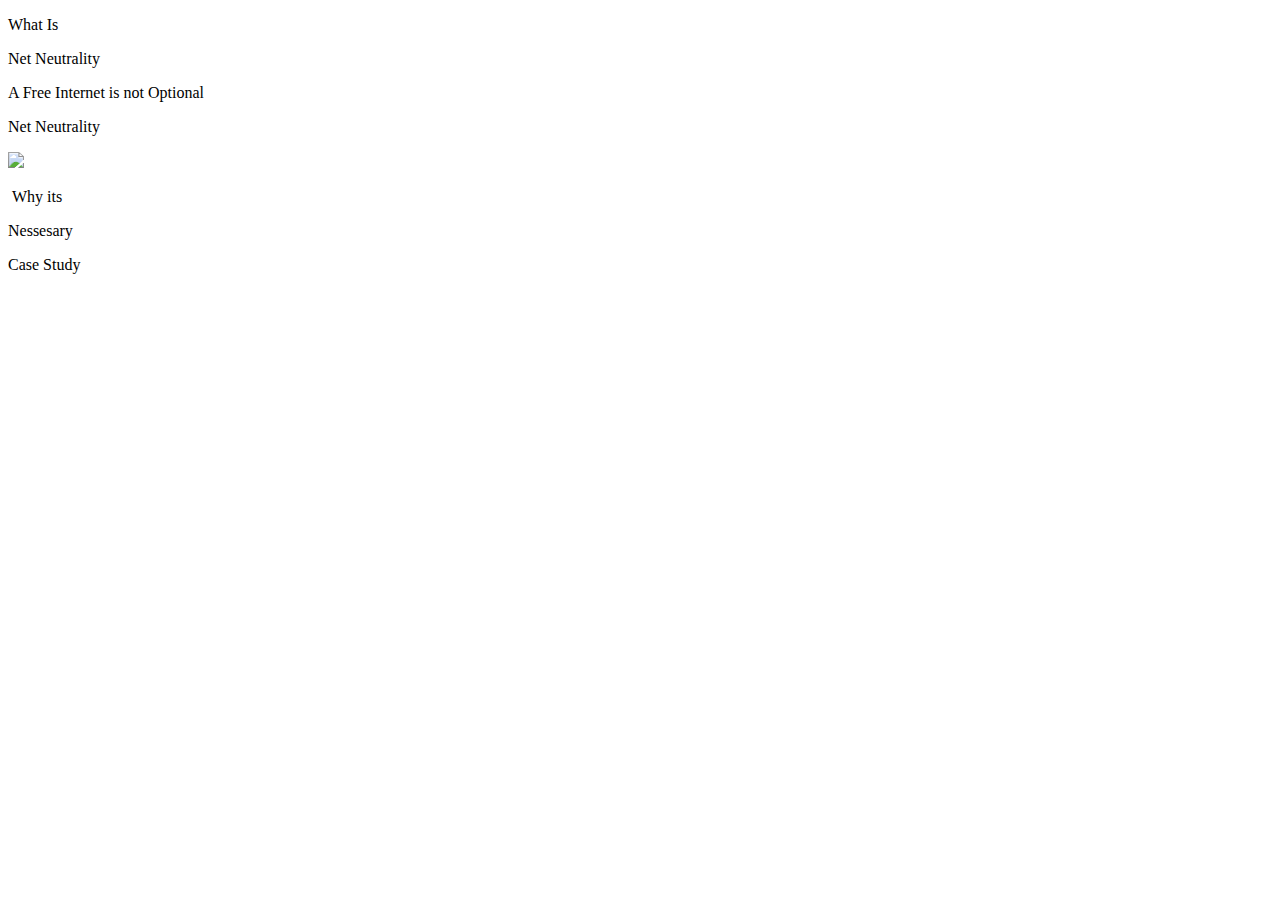
==== index.html @ 54e2869b "initial commit" ====
<!doctype html>
<html>
<head>
  <meta charset="utf-8">
  <meta name="viewport" content="initial-scale=1.0">
  <title>index</title>
  <link rel="stylesheet" href="css/standardize.css">
  <link rel="stylesheet" href="css/index-grid.css">
  <link rel="stylesheet" href="css/index.css">
</head>
<body class="body page-index clearfix">
  <div class="container container-1 clearfix">
    <div onClick="window.location='what.html';" class="container container-2">
      <div class="text text-1">
        <p>What Is&nbsp;</p>
        <p>Net Neutrality</p>
</div>
    </div>
    <div class="container container-3">
      <p class="text text-2">A Free Internet is not Optional</p>
      <p class="text text-3">Net Neutrality</p>
      <img class="image" src="images/flat_old_computer_wallpaper_green_by_microfreaks-d89kzb8-305x289.png" data-rimage data-src="images/flat_old_computer_wallpaper_green_by_microfreaks-d89kzb8-305x289.png" data-srcat2x="images/flat_old_computer_wallpaper_green_by_microfreaks-d89kzb8-305x289@2x.png">
    </div>
    <div onClick="window.location='why.html';" class="container container-4">
      <div class="text text-4">
        <p>&nbsp;Why its</p>
        <p>Nessesary</p>
</div>
    </div>
    <div onClick="window.location='examples.html';" class="container container-5">
      <p class="text text-5">Case Study</p>
    </div>
  </div>

  <script src="js/jquery-min.js"></script>
  <script src="js/rimages.js"></script>
</body>
</html>
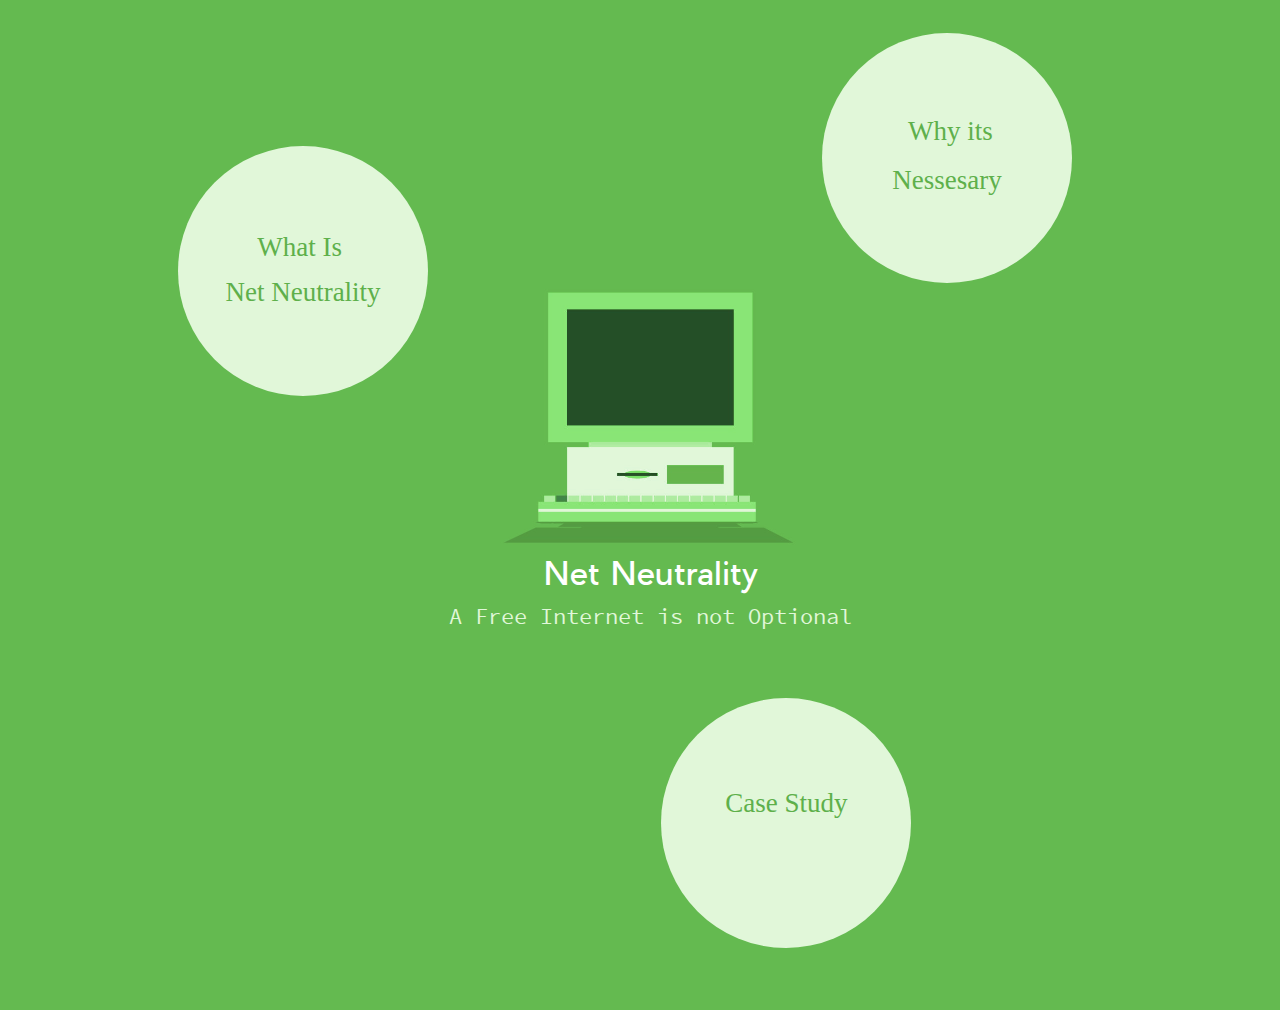
==== commit 44bbb64f: "Attempt to fix fonts" ====
--- a/index.html
+++ b/index.html
@@ -7,6 +7,115 @@
   <link rel="stylesheet" href="css/standardize.css">
   <link rel="stylesheet" href="css/index-grid.css">
   <link rel="stylesheet" href="css/index.css">
+  <style>
+@font-face {
+    font-family: 'Pier Sans';
+    src: url('/fonts/pier-regular-webfont.eot');
+    src: url('/fonts/pier-regular-webfont.eot?#iefix') format('embedded-opentype'),
+         url('/fonts/pier-regular-webfont.woff2') format('woff2'),
+         url('/fonts/pier-regular-webfont.woff') format('woff'),
+         url('/fonts/pier-regular-webfont.ttf') format('truetype'),
+         url('/fonts/pier-regular-webfont.svg#pier_sansregular') format('svg');
+}
+@font-face {
+    font-family: 400 2.105em/1.48 'Pier Sans';
+    src: url('/fonts/pier-regular-webfont.eot');
+    src: url('/fonts/pier-regular-webfont.eot?#iefix') format('embedded-opentype'),
+         url('/fonts/pier-regular-webfont.woff2') format('woff2'),
+         url('/fonts/pier-regular-webfont.woff') format('woff'),
+         url('/fonts/pier-regular-webfont.ttf') format('truetype'),
+         url('/fonts/pier-regular-webfont.svg#pier_sansregular') format('svg');
+}
+@font-face {
+    font-family: 2.316em/1.38 PierSans;
+    src: url('/fonts/pier-regular-webfont.eot');
+    src: url('/fonts/pier-regular-webfont.eot?#iefix') format('embedded-opentype'),
+         url('/fonts/pier-regular-webfont.woff2') format('woff2'),
+         url('/fonts/pier-regular-webfont.woff') format('woff'),
+         url('/fonts/pier-regular-webfont.ttf') format('truetype'),
+         url('/fonts/pier-regular-webfont.svg#pier_sansregular') format('svg');
+}
+@font-face {
+    font-family: PierSans;
+    src: url('/fonts/pier-regular-webfont.eot');
+    src: url('/fonts/pier-regular-webfont.eot?#iefix') format('embedded-opentype'),
+         url('/fonts/pier-regular-webfont.woff2') format('woff2'),
+         url('/fonts/pier-regular-webfont.woff') format('woff'),
+         url('/fonts/pier-regular-webfont.ttf') format('truetype'),
+         url('/fonts/pier-regular-webfont.svg#pier_sansregular') format('svg');
+}
+@font-face {
+    font-family: PierSans-Bold;
+    src: url('/fonts/pier-bold-webfont.eot');
+    src: url('/fonts/pier-bold-webfont.eot?#iefix') format('embedded-opentype'),
+         url('/fonts/pier-bold-webfont.woff2') format('woff2'),
+         url('/fonts/pier-bold-webfont.woff') format('woff'),
+         url('/fonts/pier-bold-webfont.ttf') format('truetype'),
+         url('/fonts/pier-bold-webfont.svg#pier_sansbold') format('svg');
+
+} 
+@font-face {
+    font-family: normal 1.688em/1.38 Avenir-Light;
+    src: url('/fonts/SofiaProLight-webfont.eot');
+    src: url('/fonts/SofiaProLight-webfont.eot?#iefix') format('embedded-opentype'),
+         url('/fonts/SofiaProLight-webfont.woff2') format('woff2'),
+         url('/fonts/SofiaProLight-webfont.woff') format('woff'),
+         url('/fonts/SofiaProLight-webfont.ttf') format('truetype'),
+         url('/fonts/SofiaProLight-webfont.svg#sofia_prolight') format('svg');
+
+}
+
+@font-face {
+    font-family: normal 1.188em/1.68 Avenir-Light;
+    src: url('/fonts/SofiaProLight-webfont.eot');
+    src: url('/fonts/SofiaProLight-webfont.eot?#iefix') format('embedded-opentype'),
+         url('/fonts/SofiaProLight-webfont.woff2') format('woff2'),
+         url('/fonts/SofiaProLight-webfont.woff') format('woff'),
+         url('/fonts/SofiaProLight-webfont.ttf') format('truetype'),
+         url('/fonts/SofiaProLight-webfont.svg#sofia_prolight') format('svg');
+
+}
+
+@font-face {
+    font-family: normal 1.563em/1.38 Avenir-Light;
+    src: url('/fonts/SofiaProLight-webfont.eot');
+    src: url('/fonts/SofiaProLight-webfont.eot?#iefix') format('embedded-opentype'),
+         url('/fonts/SofiaProLight-webfont.woff2') format('woff2'),
+         url('/fonts/SofiaProLight-webfont.woff') format('woff'),
+         url('/fonts/SofiaProLight-webfont.ttf') format('truetype'),
+         url('/fonts/SofiaProLight-webfont.svg#sofia_prolight') format('svg');
+
+}
+
+@font-face {
+    font-family: normal 2.188em/1.38 Avenir-Light;
+    src: url('/fonts/SofiaProLight-webfont.eot');
+    src: url('/fonts/SofiaProLight-webfont.eot?#iefix') format('embedded-opentype'),
+         url('/fonts/SofiaProLight-webfont.woff2') format('woff2'),
+         url('/fonts/SofiaProLight-webfont.woff') format('woff'),
+         url('/fonts/SofiaProLight-webfont.ttf') format('truetype'),
+         url('/fonts/SofiaProLight-webfont.svg#sofia_prolight') format('svg');
+}
+
+@font-face {
+    font-family: SourceCodePro-Regular;
+    src: url('/fonts/sourcecodepro-regular-webfont.eot');
+    src: url('/fonts/sourcecodepro-regular-webfont.eot?#iefix') format('embedded-opentype'),
+         url('/fonts/sourcecodepro-regular-webfont.woff2') format('woff2'),
+         url('/fonts/sourcecodepro-regular-webfont.woff') format('woff'),
+         url('/fonts/sourcecodepro-regular-webfont.ttf') format('truetype'),
+         url('/fonts/sourcecodepro-regular-webfont.svg#sofia_prolight') format('svg');
+}
+@font-face {
+    font-family: 1.16em/1.78 SourceCodePro-Regular;
+    src: url('/fonts/sourcecodepro-regular-webfont.eot');
+    src: url('/fonts/sourcecodepro-regular-webfont.eot?#iefix') format('embedded-opentype'),
+         url('/fonts/sourcecodepro-regular-webfont.woff2') format('woff2'),
+         url('/fonts/sourcecodepro-regular-webfont.woff') format('woff'),
+         url('/fonts/sourcecodepro-regular-webfont.ttf') format('truetype'),
+         url('/fonts/sourcecodepro-regular-webfont.svg#sofia_prolight') format('svg');
+}
+</style>
 </head>
 <body class="body page-index clearfix">
   <div class="container container-1 clearfix">
--- a/css/standardize.css
+++ b/css/standardize.css
@@ -0,0 +1,492 @@
+/*! normalize.css v2.1.0 | MIT License | git.io/normalize */
+
+/* ==========================================================================
+   HTML5 display definitions
+   ========================================================================== */
+
+/**
+ * Correct `block` display not defined in IE 8/9.
+ */
+
+article,
+aside,
+details,
+figcaption,
+figure,
+footer,
+header,
+hgroup,
+main,
+nav,
+section,
+summary {
+    display: block;
+}
+
+/**
+ * Correct `inline-block` display not defined in IE 8/9.
+ */
+
+audio,
+canvas,
+video {
+    display: inline-block;
+}
+
+/**
+ * Prevent modern browsers from displaying `audio` without controls.
+ * Remove excess height in iOS 5 devices.
+ */
+
+audio:not([controls]) {
+    display: none;
+    height: 0;
+}
+
+/**
+ * Address styling not present in IE 8/9.
+ */
+
+[hidden] {
+    display: none;
+}
+
+/* ==========================================================================
+   Base
+   ========================================================================== */
+
+/**
+ * 1. Set default font family to sans-serif.
+ * 2. Prevent iOS text size adjust after orientation change, without disabling
+ *    user zoom.
+ * 3. Ensure that the HTML is always 100% height. This fixed body height issues in Chrome for example.
+ */
+
+html {
+    font-family: sans-serif; /* 1 */
+    -webkit-text-size-adjust: 100%; /* 2 */
+    -ms-text-size-adjust: 100%; /* 2 */
+    min-height: 100%;
+}
+
+/**
+ * Remove default margin.
+ */
+
+body {
+    margin: 0;
+}
+
+/* ==========================================================================
+   Links
+   ========================================================================== */
+
+/**
+ * Address `outline` inconsistency between Chrome and other browsers.
+ */
+
+a:focus {
+    outline: thin dotted;
+}
+
+/**
+ * Improve readability when focused and also mouse hovered in all browsers.
+ */
+
+a:active,
+a:hover {
+    outline: 0;
+}
+
+/* ==========================================================================
+   Typography
+   ========================================================================== */
+
+/**
+ * Address variable `h1` font-size and margin within `section` and `article`
+ * contexts in Firefox 4+, Safari 5, and Chrome.
+ */
+
+h1 {
+    font-size: 2em;
+    margin: 0.67em 0;
+}
+
+/**
+ * Address styling not present in IE 8/9, Safari 5, and Chrome.
+ */
+
+abbr[title] {
+    border-bottom: 1px dotted;
+}
+
+/**
+ * Address style set to `bolder` in Firefox 4+, Safari 5, and Chrome.
+ */
+
+b,
+strong {
+    font-weight: bold;
+}
+
+/**
+ * Address styling not present in Safari 5 and Chrome.
+ */
+
+dfn {
+    font-style: italic;
+}
+
+/**
+ * Address differences between Firefox and other browsers.
+ */
+
+hr {
+    -moz-box-sizing: content-box;
+    box-sizing: content-box;
+    height: 0;
+}
+
+/**
+ * Address styling not present in IE 8/9.
+ */
+
+mark {
+    background: #ff0;
+    color: #000;
+}
+
+/**
+ * Correct font family set oddly in Safari 5 and Chrome.
+ */
+
+code,
+kbd,
+pre,
+samp {
+    font-family: monospace, serif;
+    font-size: 1em;
+}
+
+/**
+ * Improve readability of pre-formatted text in all browsers.
+ */
+
+pre {
+    white-space: pre-wrap;
+}
+
+/**
+ * Set consistent quote types.
+ */
+
+q {
+    quotes: "\201C" "\201D" "\2018" "\2019";
+}
+
+/**
+ * Address inconsistent and variable font size in all browsers.
+ */
+
+small {
+    font-size: 80%;
+}
+
+/**
+ * Prevent `sub` and `sup` affecting `line-height` in all browsers.
+ */
+
+sub,
+sup {
+    font-size: 75%;
+    line-height: 0;
+    position: relative;
+    vertical-align: baseline;
+}
+
+sup {
+    top: -0.5em;
+}
+
+sub {
+    bottom: -0.25em;
+}
+
+/* ==========================================================================
+   Embedded content
+   ========================================================================== */
+
+/**
+ * Remove border when inside `a` element in IE 8/9.
+ */
+
+img {
+    border: 0;
+}
+
+/**
+ * Correct overflow displayed oddly in IE 9.
+ */
+
+svg:not(:root) {
+    overflow: hidden;
+}
+
+/* ==========================================================================
+   Figures
+   ========================================================================== */
+
+/**
+ * Address margin not present in IE 8/9 and Safari 5.
+ */
+
+figure {
+    margin: 0;
+}
+
+/* ==========================================================================
+   Forms
+   ========================================================================== */
+
+/**
+ * Define consistent border, margin, and padding.
+ */
+fieldset {
+    margin: 0 2px;
+    padding: 0.35em 0.625em 0.75em;
+}
+
+/**
+ * 1. Correct `color` not being inherited in IE 8/9.
+ * 2. Remove padding so people aren't caught out if they zero out fieldsets.
+ */
+
+legend {
+    border: 0; /* 1 */
+    padding: 0; /* 2 */
+}
+
+/**
+ * 1. Correct font family not being inherited in all browsers.
+ * 2. Correct font size not being inherited in all browsers.
+ * 3. Address margins set differently in Firefox 4+, Safari 5, and Chrome.
+ */
+
+button,
+input,
+select,
+textarea {
+    font-family: inherit; /* 1 */
+    font-size: 100%; /* 2 */
+    font-weight: inherit; /* 1 */
+    margin: 0; /* 3 */
+    padding: 0;
+}
+
+/**
+ * Remove the default button background color that browsers set
+ */
+
+button {
+    background: transparent;
+}
+
+/**
+ * Address Firefox 4+ setting `line-height` on `input` using `!important` in
+ * the UA stylesheet.
+ */
+
+button,
+input {
+    line-height: normal;
+}
+
+/**
+ * Address inconsistent `text-transform` inheritance for `button` and `select`.
+ * All other form control elements do not inherit `text-transform` values.
+ * Correct `button` style inheritance in Chrome, Safari 5+, and IE 8+.
+ * Correct `select` style inheritance in Firefox 4+ and Opera.
+ */
+
+button,
+select {
+    text-transform: none;
+}
+
+/**
+ * Make sure selects don't get the default browser styles.
+ */
+select {
+  -webkit-appearance: none;
+}
+
+
+/**
+ * 1. Avoid the WebKit bug in Android 4.0.* where (2) destroys native `audio`
+ *    and `video` controls.
+ * 2. Correct inability to style clickable `input` types in iOS.
+ * 3. Improve usability and consistency of cursor style between image-type
+ *    `input` and others.
+ */
+
+button,
+html input[type="button"], /* 1 */
+input[type="reset"],
+input[type="submit"] {
+    -webkit-appearance: button; /* 2 */
+    cursor: pointer; /* 3 */
+}
+
+/**
+ * Re-set default cursor for disabled elements.
+ */
+
+button[disabled],
+html input[disabled] {
+    cursor: default;
+}
+
+/**
+ * 1. Address box sizing set to `content-box` in IE 8/9.
+ * 2. Remove excess padding in IE 8/9.
+ */
+
+input[type="checkbox"],
+input[type="radio"] {
+    box-sizing: border-box; /* 1 */
+    padding: 0; /* 2 */
+}
+
+/**
+ * 1. Address `appearance` set to `searchfield` in Safari 5 and Chrome.
+ * 2. Address `box-sizing` set to `border-box` in Safari 5 and Chrome
+ *    (include `-moz` to future-proof).
+ */
+
+input[type="search"] {
+    -webkit-appearance: textfield; /* 1 */
+    -moz-box-sizing: content-box;
+    -webkit-box-sizing: content-box; /* 2 */
+    box-sizing: content-box;
+}
+
+/**
+ * Remove inner padding and search cancel button in Safari 5 and Chrome
+ * on OS X.
+ */
+
+input[type="search"]::-webkit-search-cancel-button,
+input[type="search"]::-webkit-search-decoration {
+    -webkit-appearance: none;
+}
+
+/**
+ * Remove inner padding and border in Firefox 4+.
+ */
+
+button::-moz-focus-inner,
+input::-moz-focus-inner {
+    border: 0;
+    padding: 0;
+}
+
+/**
+ * 1. Remove default vertical scrollbar in IE 8/9.
+ * 2. Improve readability and alignment in all browsers.
+ * 3. Disable resizing by default.
+ */
+
+textarea {
+    overflow: auto; /* 1 */
+    vertical-align: top; /* 2 */
+    resize: none; /* 3 */
+}
+
+/* ==========================================================================
+   Tables
+   ========================================================================== */
+
+/**
+ * Remove most spacing between table cells.
+ */
+
+table {
+    border-collapse: collapse;
+    border-spacing: 0;
+}
+
+
+
+html, body, div, span, applet, object, iframe,
+h1, h2, h3, h4, h5, h6, p, blockquote, pre,
+a, abbr, acronym, address, big, cite, code,
+del, dfn, em, font, img, ins, kbd, q, s, samp,
+small, strike, strong, sub, sup, tt, var,
+dl, dt, dd, ol, ul, li,
+fieldset, form, label, legend,
+table, caption, tbody, tfoot, thead, tr, th, td {
+  margin: 0;
+  padding: 0;
+  border: 0;
+  outline: 0;
+  font-weight: inherit;
+  font-style: inherit;
+  font-size: 100%;
+  font-family: inherit;
+  vertical-align: baseline;
+}
+/* remember to define focus styles! */
+:focus {
+  outline: 0;
+}
+body {
+  line-height: 1;
+  color: black;
+  background: white;
+}
+ol, ul, li {
+  list-style: none;
+}
+/* tables still need 'cellspacing="0"' in the markup */
+table {
+  border-collapse: separate;
+  border-spacing: 0;
+}
+caption, th, td {
+  text-align: left;
+  font-weight: normal;
+}
+blockquote:before, blockquote:after,
+q:before, q:after {
+  content: "";
+}
+blockquote, q {
+  quotes: "" "";
+}
+a,
+a:hover,
+a:visited {
+  text-decoration: none;
+}
+button,
+input,
+fieldset,
+textarea,
+select {
+  font-size: inherit;
+  color: inherit;
+  border: none;
+  border-radius: 0;
+}
+img {
+  width: 100%;
+  height: auto;
+}
+.clearfix:before, .clearfix:after { content: ""; display: table; }
+.clearfix:after { clear: both; }
+.clearfix { *zoom: 1; }
+
+* {
+  -moz-box-sizing: border-box;
+  box-sizing: border-box;
+}
--- a/css/index-grid.css
+++ b/css/index-grid.css
@@ -0,0 +1,92 @@
+.fluid-span-1 {
+  width: 6.5%;
+}
+
+.fluid-span-2 {
+  width: 15%;
+}
+
+.fluid-span-3 {
+  width: 23.5%;
+}
+
+.fluid-span-4 {
+  width: 32%;
+}
+
+.fluid-span-5 {
+  width: 40.5%;
+}
+
+.fluid-span-6 {
+  width: 49%;
+}
+
+.fluid-span-7 {
+  width: 57.5%;
+}
+
+.fluid-span-8 {
+  width: 66%;
+}
+
+.fluid-span-9 {
+  width: 74.5%;
+}
+
+.fluid-span-10 {
+  width: 83%;
+}
+
+.fluid-span-11 {
+  width: 91.5%;
+}
+
+.fluid-span-12 {
+  width: 100%;
+}
+
+.fluid-offset-1 {
+  margin-left: 8.5%;
+}
+
+.fluid-offset-2 {
+  margin-left: 17%;
+}
+
+.fluid-offset-3 {
+  margin-left: 25.5%;
+}
+
+.fluid-offset-4 {
+  margin-left: 34%;
+}
+
+.fluid-offset-5 {
+  margin-left: 42.5%;
+}
+
+.fluid-offset-6 {
+  margin-left: 51%;
+}
+
+.fluid-offset-7 {
+  margin-left: 59.5%;
+}
+
+.fluid-offset-8 {
+  margin-left: 68%;
+}
+
+.fluid-offset-9 {
+  margin-left: 76.5%;
+}
+
+.fluid-offset-10 {
+  margin-left: 85%;
+}
+
+.fluid-offset-11 {
+  margin-left: 93.5%;
+}
+
--- a/css/index.css
+++ b/css/index.css
@@ -0,0 +1,165 @@
+body {
+  background-color: rgb(100, 186, 80);
+  font: normal 1.688em/1.38 Avenir-Light;
+  color: rgb(94, 176, 75);
+}
+
+.container-2 p {
+  margin-bottom: 0.3em;
+}
+
+.container-4 p {
+  margin-bottom: 1em;
+}
+
+.container .container {
+  position: relative;
+}
+
+.image {
+  display: block;
+  position: absolute;
+  top: 0;
+  left: 0;
+  right: 0;
+  width: 305px;
+  height: auto;
+  margin: 0 auto;
+  overflow: hidden;
+}
+
+.text {
+  position: absolute;
+  left: 0;
+  right: 0;
+  margin-right: auto;
+  margin-left: auto;
+  text-align: center;
+}
+
+.container-1 {
+  width: 906px;
+  height: 1010px;
+  margin: 0 auto;
+}
+
+.container-2 {
+  float: left;
+  z-index: 5;
+  width: 250px;
+  height: 250px;
+  margin: 146px 0 0 -0.98993%;
+  border-radius: 255px;
+  background-color: rgb(225, 247, 217);
+  -webkit-transition: all .3s;
+  -moz-transition: all .3s;
+  -o-transition: all .3s;
+  -ms-transition: all .3s;
+  transition: all .3s;
+}
+
+.container-3 {
+  float: left;
+  clear: both;
+  z-index: 3;
+  width: 461px;
+  height: 457px;
+  margin: -126px 0 0 233px;
+}
+
+.container-4 {
+  float: right;
+  clear: both;
+  z-index: 9;
+  width: 250px;
+  height: 250px;
+  margin: -694px 2.31616% 0 0;
+  border-radius: 223px;
+  background-color: rgb(225, 247, 217);
+  -webkit-transition: all .3s;
+  -moz-transition: all .3s;
+  -o-transition: all .3s;
+  -ms-transition: all .3s;
+  transition: all .3s;
+}
+
+.container-4:hover {
+  border: 4px solid rgb(137, 229, 118);
+  background-color: rgb(225, 247, 217);
+}
+
+.container-5 {
+  float: left;
+  clear: both;
+  z-index: 7;
+  width: 250px;
+  height: 250px;
+  margin: -29px 0 0 52.361%;
+  border-radius: 190px;
+  background-color: rgb(225, 247, 217);
+  -webkit-transition: all .3s;
+  -moz-transition: all .3s;
+  -o-transition: all .3s;
+  -ms-transition: all .3s;
+  transition: all .3s;
+}
+
+.container-2:hover,
+.container-5:hover {
+  border: 4px solid #89e576;
+  background-color: rgb(225, 247, 217);
+}
+
+.text-1 {
+  top: 0;
+  bottom: 0;
+  z-index: 4;
+  width: 198px;
+  height: 85px;
+  margin-top: auto;
+  margin-bottom: auto;
+  font-size: 1em;
+  color: rgb(94, 176, 75);
+}
+
+.text-2 {
+  bottom: 94px;
+  z-index: 2;
+  font-family: SourceCodePro-Regular;
+  font-size: 0.815em;
+  color: rgb(225, 247, 217);
+}
+
+.text-3 {
+  bottom: 131px;
+  z-index: 1;
+  font-family: PierSans;
+  font-size: 1.185em;
+  color: rgb(255, 255, 255);
+}
+
+.text-4 {
+  top: 0;
+  bottom: 0;
+  z-index: 8;
+  width: 139px;
+  height: 74px;
+  margin-top: auto;
+  margin-bottom: auto;
+  font-size: 1em;
+  line-height: 0.8;
+  color: rgb(94, 176, 75);
+}
+
+.text-5 {
+  top: 0;
+  bottom: 0;
+  z-index: 6;
+  width: 133px;
+  height: 82px;
+  margin-top: auto;
+  margin-bottom: auto;
+  font-size: 1em;
+  line-height: 1.58;
+  color: rgb(94, 176, 75);
+}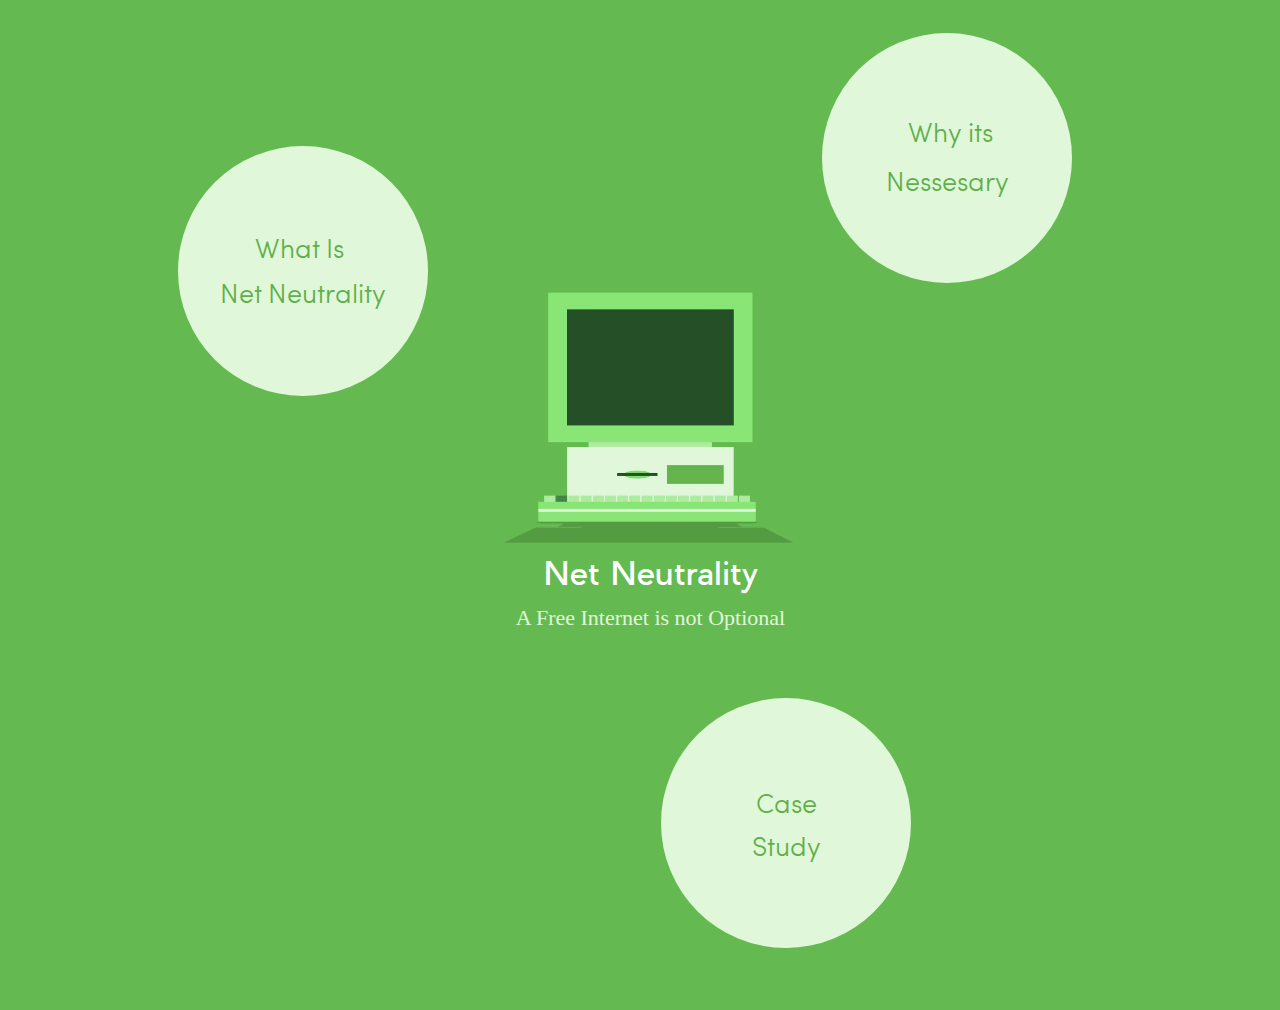
==== commit 6ed001b5: "Attempt to fix fonts #2" ====
--- a/index.html
+++ b/index.html
@@ -7,7 +7,7 @@
   <link rel="stylesheet" href="css/standardize.css">
   <link rel="stylesheet" href="css/index-grid.css">
   <link rel="stylesheet" href="css/index.css">
-  <style>
+<style>
 @font-face {
     font-family: 'Pier Sans';
     src: url('/fonts/pier-regular-webfont.eot');
@@ -66,7 +66,7 @@
 }
 
 @font-face {
-    font-family: normal 1.188em/1.68 Avenir-Light;
+    font: normal 1.188em/1.68 Avenir-Light;
     src: url('/fonts/SofiaProLight-webfont.eot');
     src: url('/fonts/SofiaProLight-webfont.eot?#iefix') format('embedded-opentype'),
          url('/fonts/SofiaProLight-webfont.woff2') format('woff2'),
@@ -77,7 +77,17 @@
 }
 
 @font-face {
-    font-family: normal 1.563em/1.38 Avenir-Light;
+    font: normal 1.563em/1.38 Avenir-Light;
+    src: url('/fonts/SofiaProLight-webfont.eot');
+    src: url('/fonts/SofiaProLight-webfont.eot?#iefix') format('embedded-opentype'),
+         url('/fonts/SofiaProLight-webfont.woff2') format('woff2'),
+         url('/fonts/SofiaProLight-webfont.woff') format('woff'),
+         url('/fonts/SofiaProLight-webfont.ttf') format('truetype'),
+         url('/fonts/SofiaProLight-webfont.svg#sofia_prolight') format('svg');
+
+}
+@font-face {
+    font-family: Avenir-Light;
     src: url('/fonts/SofiaProLight-webfont.eot');
     src: url('/fonts/SofiaProLight-webfont.eot?#iefix') format('embedded-opentype'),
          url('/fonts/SofiaProLight-webfont.woff2') format('woff2'),
@@ -88,7 +98,7 @@
 }
 
 @font-face {
-    font-family: normal 2.188em/1.38 Avenir-Light;
+    font: normal 2.188em/1.38 Avenir-Light;
     src: url('/fonts/SofiaProLight-webfont.eot');
     src: url('/fonts/SofiaProLight-webfont.eot?#iefix') format('embedded-opentype'),
          url('/fonts/SofiaProLight-webfont.woff2') format('woff2'),
@@ -98,7 +108,7 @@
 }
 
 @font-face {
-    font-family: SourceCodePro-Regular;
+    font: SourceCodePro-Regular;
     src: url('/fonts/sourcecodepro-regular-webfont.eot');
     src: url('/fonts/sourcecodepro-regular-webfont.eot?#iefix') format('embedded-opentype'),
          url('/fonts/sourcecodepro-regular-webfont.woff2') format('woff2'),
@@ -107,7 +117,7 @@
          url('/fonts/sourcecodepro-regular-webfont.svg#sofia_prolight') format('svg');
 }
 @font-face {
-    font-family: 1.16em/1.78 SourceCodePro-Regular;
+    font: 1.16em/1.78 SourceCodePro-Regular;
     src: url('/fonts/sourcecodepro-regular-webfont.eot');
     src: url('/fonts/sourcecodepro-regular-webfont.eot?#iefix') format('embedded-opentype'),
          url('/fonts/sourcecodepro-regular-webfont.woff2') format('woff2'),
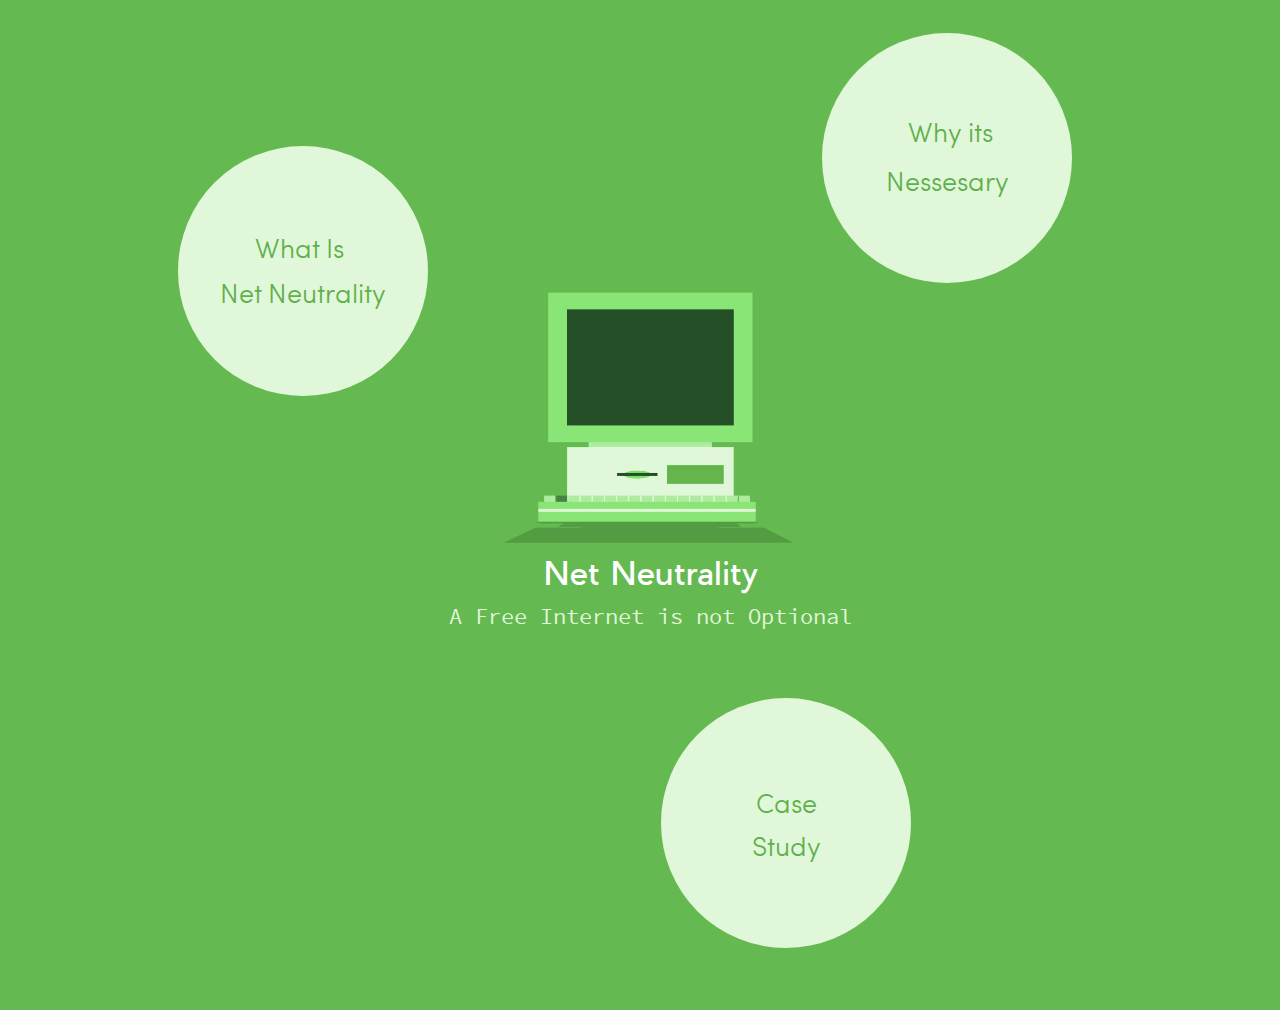
==== commit d6e82336: "Attempt to fix fonts #3" ====
--- a/index.html
+++ b/index.html
@@ -7,6 +7,7 @@
   <link rel="stylesheet" href="css/standardize.css">
   <link rel="stylesheet" href="css/index-grid.css">
   <link rel="stylesheet" href="css/index.css">
+
 <style>
 @font-face {
     font-family: 'Pier Sans';
@@ -55,7 +56,7 @@
 
 } 
 @font-face {
-    font-family: normal 1.688em/1.38 Avenir-Light;
+    font: normal 1.688em/1.38 Avenir-Light;
     src: url('/fonts/SofiaProLight-webfont.eot');
     src: url('/fonts/SofiaProLight-webfont.eot?#iefix') format('embedded-opentype'),
          url('/fonts/SofiaProLight-webfont.woff2') format('woff2'),
@@ -108,13 +109,13 @@
 }
 
 @font-face {
-    font: SourceCodePro-Regular;
+    font-family: SourceCodePro-Regular;
     src: url('/fonts/sourcecodepro-regular-webfont.eot');
     src: url('/fonts/sourcecodepro-regular-webfont.eot?#iefix') format('embedded-opentype'),
          url('/fonts/sourcecodepro-regular-webfont.woff2') format('woff2'),
          url('/fonts/sourcecodepro-regular-webfont.woff') format('woff'),
          url('/fonts/sourcecodepro-regular-webfont.ttf') format('truetype'),
-         url('/fonts/sourcecodepro-regular-webfont.svg#sofia_prolight') format('svg');
+         url('/fonts/sourcecodepro-regular-webfont.svg#source_code_proregular') format('svg');
 }
 @font-face {
     font: 1.16em/1.78 SourceCodePro-Regular;
@@ -123,7 +124,7 @@
          url('/fonts/sourcecodepro-regular-webfont.woff2') format('woff2'),
          url('/fonts/sourcecodepro-regular-webfont.woff') format('woff'),
          url('/fonts/sourcecodepro-regular-webfont.ttf') format('truetype'),
-         url('/fonts/sourcecodepro-regular-webfont.svg#sofia_prolight') format('svg');
+         url('/fonts/sourcecodepro-regular-webfont.svg#source_code_proregular') format('svg');
 }
 </style>
 </head>
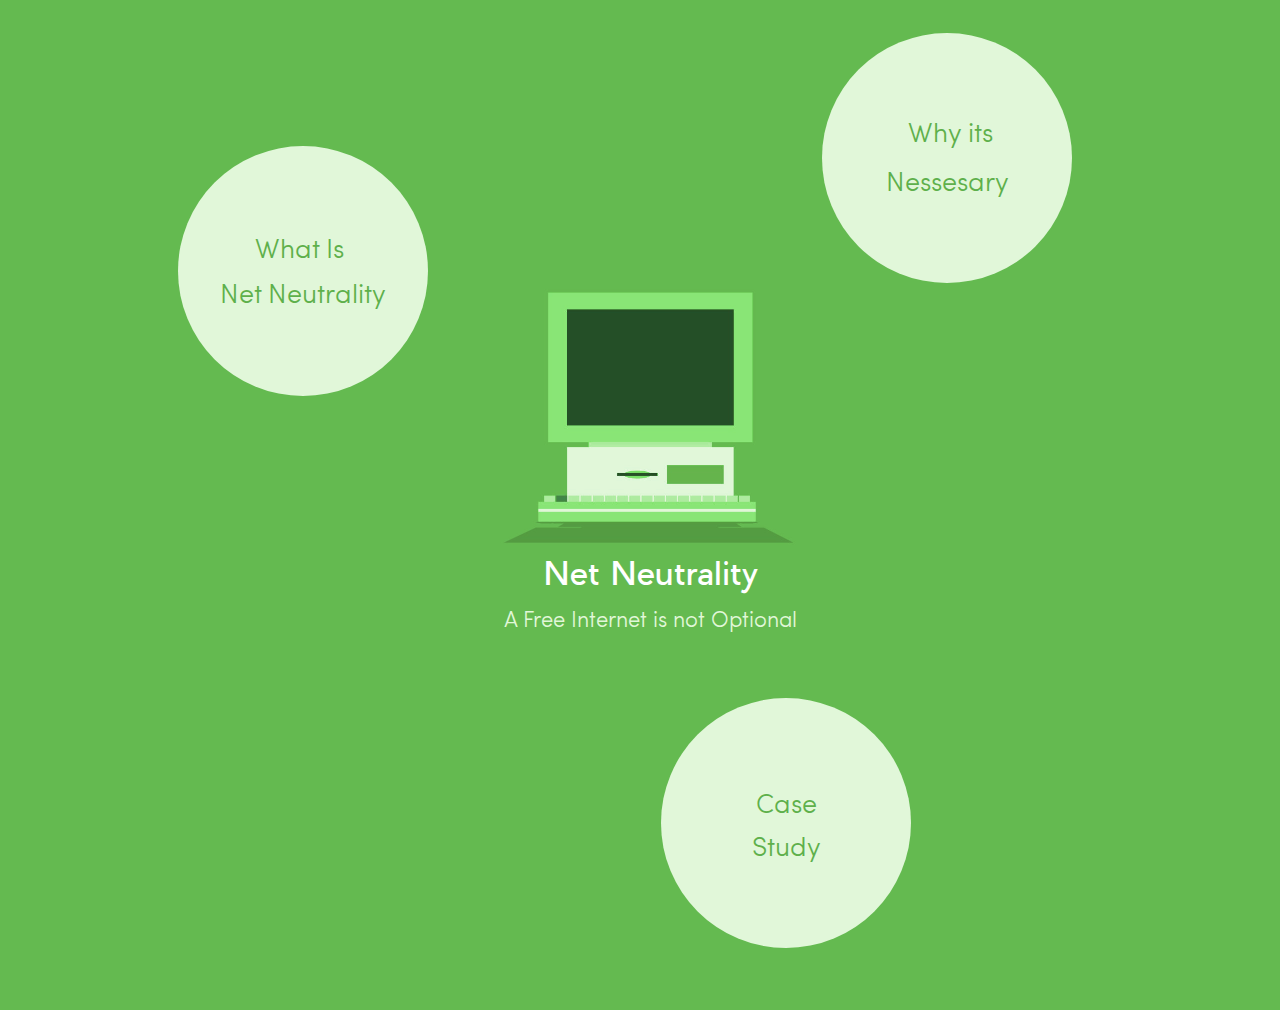
==== commit abcf6f90: "Attempt to fix fonts #4" ====
--- a/index.html
+++ b/index.html
@@ -110,21 +110,21 @@
 
 @font-face {
     font-family: SourceCodePro-Regular;
-    src: url('/fonts/sourcecodepro-regular-webfont.eot');
-    src: url('/fonts/sourcecodepro-regular-webfont.eot?#iefix') format('embedded-opentype'),
-         url('/fonts/sourcecodepro-regular-webfont.woff2') format('woff2'),
-         url('/fonts/sourcecodepro-regular-webfont.woff') format('woff'),
-         url('/fonts/sourcecodepro-regular-webfont.ttf') format('truetype'),
-         url('/fonts/sourcecodepro-regular-webfont.svg#source_code_proregular') format('svg');
+    src: url('/fonts/SofiaProLight-webfont.eot');
+    src: url('/fonts/SofiaProLight-webfont.eot?#iefix') format('embedded-opentype'),
+         url('/fonts/SofiaProLight-webfont.woff2') format('woff2'),
+         url('/fonts/SofiaProLight-webfont.woff') format('woff'),
+         url('/fonts/SofiaProLight-webfont.ttf') format('truetype'),
+         url('/fonts/SofiaProLight-webfont.svg#sofia_prolight') format('svg');
 }
 @font-face {
     font: 1.16em/1.78 SourceCodePro-Regular;
-    src: url('/fonts/sourcecodepro-regular-webfont.eot');
-    src: url('/fonts/sourcecodepro-regular-webfont.eot?#iefix') format('embedded-opentype'),
-         url('/fonts/sourcecodepro-regular-webfont.woff2') format('woff2'),
-         url('/fonts/sourcecodepro-regular-webfont.woff') format('woff'),
-         url('/fonts/sourcecodepro-regular-webfont.ttf') format('truetype'),
-         url('/fonts/sourcecodepro-regular-webfont.svg#source_code_proregular') format('svg');
+    src: url('/fonts/SofiaProLight-webfont.eot');
+    src: url('/fonts/SofiaProLight-webfont.eot?#iefix') format('embedded-opentype'),
+         url('/fonts/SofiaProLight-webfont.woff2') format('woff2'),
+         url('/fonts/SofiaProLight-webfont.woff') format('woff'),
+         url('/fonts/SofiaProLight-webfont.ttf') format('truetype'),
+         url('/fonts/SofiaProLight-webfont.svg#sofia_prolight') format('svg');
 }
 </style>
 </head>
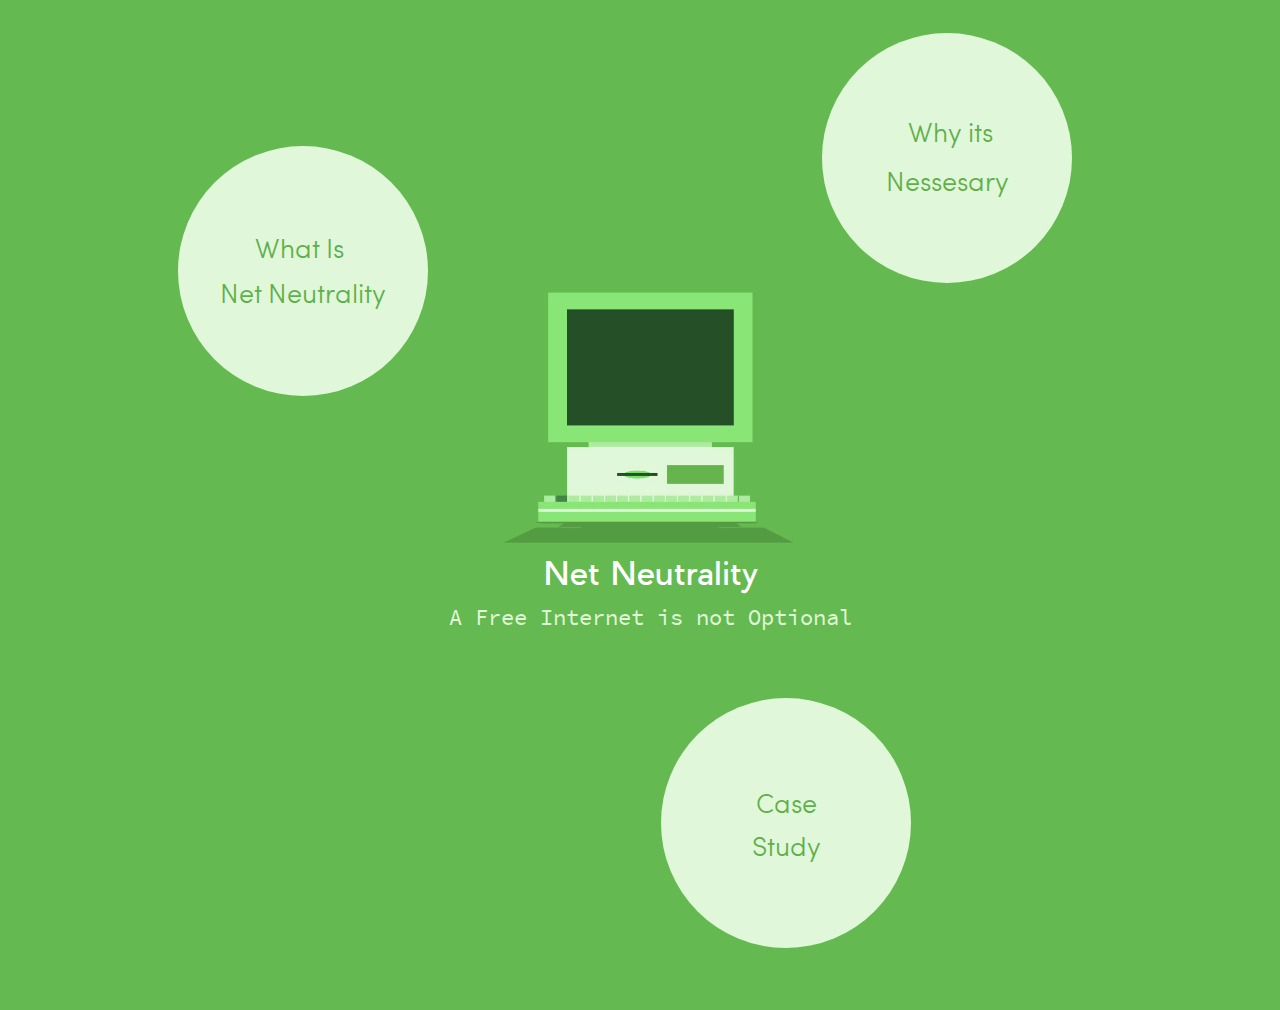
==== commit d6e12b91: "Attempt to fix fonts #4" ====
--- a/index.html
+++ b/index.html
@@ -7,7 +7,6 @@
   <link rel="stylesheet" href="css/standardize.css">
   <link rel="stylesheet" href="css/index-grid.css">
   <link rel="stylesheet" href="css/index.css">
-
 <style>
 @font-face {
     font-family: 'Pier Sans';
@@ -110,21 +109,21 @@
 
 @font-face {
     font-family: SourceCodePro-Regular;
-    src: url('/fonts/SofiaProLight-webfont.eot');
-    src: url('/fonts/SofiaProLight-webfont.eot?#iefix') format('embedded-opentype'),
-         url('/fonts/SofiaProLight-webfont.woff2') format('woff2'),
-         url('/fonts/SofiaProLight-webfont.woff') format('woff'),
-         url('/fonts/SofiaProLight-webfont.ttf') format('truetype'),
-         url('/fonts/SofiaProLight-webfont.svg#sofia_prolight') format('svg');
+    src: url('/fonts/sourcecodepro-regular-webfont.eot');
+    src: url('/fonts/sourcecodepro-regular-webfont.eot?#iefix') format('embedded-opentype'),
+         url('/fonts/sourcecodepro-regular-webfont.woff2') format('woff2'),
+         url('/fonts/sourcecodepro-regular-webfont.woff') format('woff'),
+         url('/fonts/sourcecodepro-regular-webfont.ttf') format('truetype'),
+         url('/fonts/sourcecodepro-regular-webfont.svg#source_code_proregular') format('svg');
 }
 @font-face {
     font: 1.16em/1.78 SourceCodePro-Regular;
-    src: url('/fonts/SofiaProLight-webfont.eot');
-    src: url('/fonts/SofiaProLight-webfont.eot?#iefix') format('embedded-opentype'),
-         url('/fonts/SofiaProLight-webfont.woff2') format('woff2'),
-         url('/fonts/SofiaProLight-webfont.woff') format('woff'),
-         url('/fonts/SofiaProLight-webfont.ttf') format('truetype'),
-         url('/fonts/SofiaProLight-webfont.svg#sofia_prolight') format('svg');
+    src: url('/fonts/sourcecodepro-regular-webfont.eot');
+    src: url('/fonts/sourcecodepro-regular-webfont.eot?#iefix') format('embedded-opentype'),
+         url('/fonts/sourcecodepro-regular-webfont.woff2') format('woff2'),
+         url('/fonts/sourcecodepro-regular-webfont.woff') format('woff'),
+         url('/fonts/sourcecodepro-regular-webfont.ttf') format('truetype'),
+         url('/fonts/sourcecodepro-regular-webfont.svg#source_code_proregular') format('svg');
 }
 </style>
 </head>
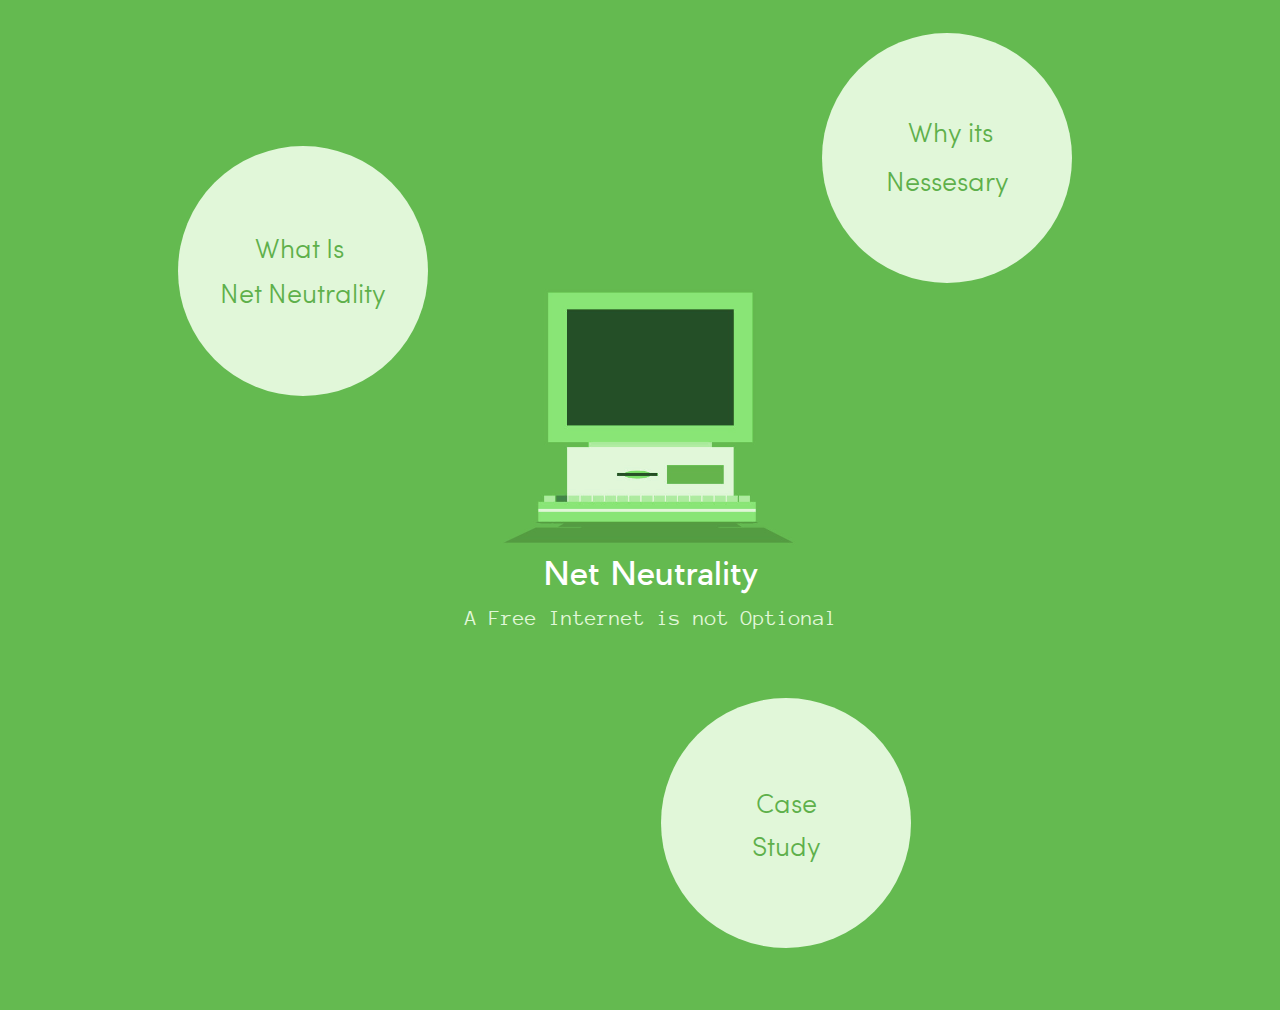
==== commit 4161f0a0: "Attempt to fix fonts #5" ====
--- a/index.html
+++ b/index.html
@@ -109,21 +109,21 @@
 
 @font-face {
     font-family: SourceCodePro-Regular;
-    src: url('/fonts/sourcecodepro-regular-webfont.eot');
-    src: url('/fonts/sourcecodepro-regular-webfont.eot?#iefix') format('embedded-opentype'),
-         url('/fonts/sourcecodepro-regular-webfont.woff2') format('woff2'),
-         url('/fonts/sourcecodepro-regular-webfont.woff') format('woff'),
-         url('/fonts/sourcecodepro-regular-webfont.ttf') format('truetype'),
-         url('/fonts/sourcecodepro-regular-webfont.svg#source_code_proregular') format('svg');
+    src: url('/fonts/anonymous_pro-webfont.eot');
+    src: url('/fonts/anonymous_pro-webfont.eot?#iefix') format('embedded-opentype'),
+         url('/fonts/anonymous_pro-webfont.woff2') format('woff2'),
+         url('/fonts/anonymous_pro-webfont.woff') format('woff'),
+         url('/fonts/anonymous_pro-webfont.ttf') format('truetype'),
+         url('/fonts/anonymous_pro-webfont.svg#anonymous_proregular') format('svg');
 }
 @font-face {
     font: 1.16em/1.78 SourceCodePro-Regular;
-    src: url('/fonts/sourcecodepro-regular-webfont.eot');
-    src: url('/fonts/sourcecodepro-regular-webfont.eot?#iefix') format('embedded-opentype'),
-         url('/fonts/sourcecodepro-regular-webfont.woff2') format('woff2'),
-         url('/fonts/sourcecodepro-regular-webfont.woff') format('woff'),
-         url('/fonts/sourcecodepro-regular-webfont.ttf') format('truetype'),
-         url('/fonts/sourcecodepro-regular-webfont.svg#source_code_proregular') format('svg');
+    src: url('/fonts/anonymous_pro-webfont.eot');
+    src: url('/fonts/anonymous_pro-webfont.eot?#iefix') format('embedded-opentype'),
+         url('/fonts/anonymous_pro-webfont.woff2') format('woff2'),
+         url('/fonts/anonymous_pro-webfont.woff') format('woff'),
+         url('/fonts/anonymous_pro-webfont.ttf') format('truetype'),
+         url('/fonts/anonymous_pro-webfont.svg#anonymous_proregular') format('svg');
 }
 </style>
 </head>
